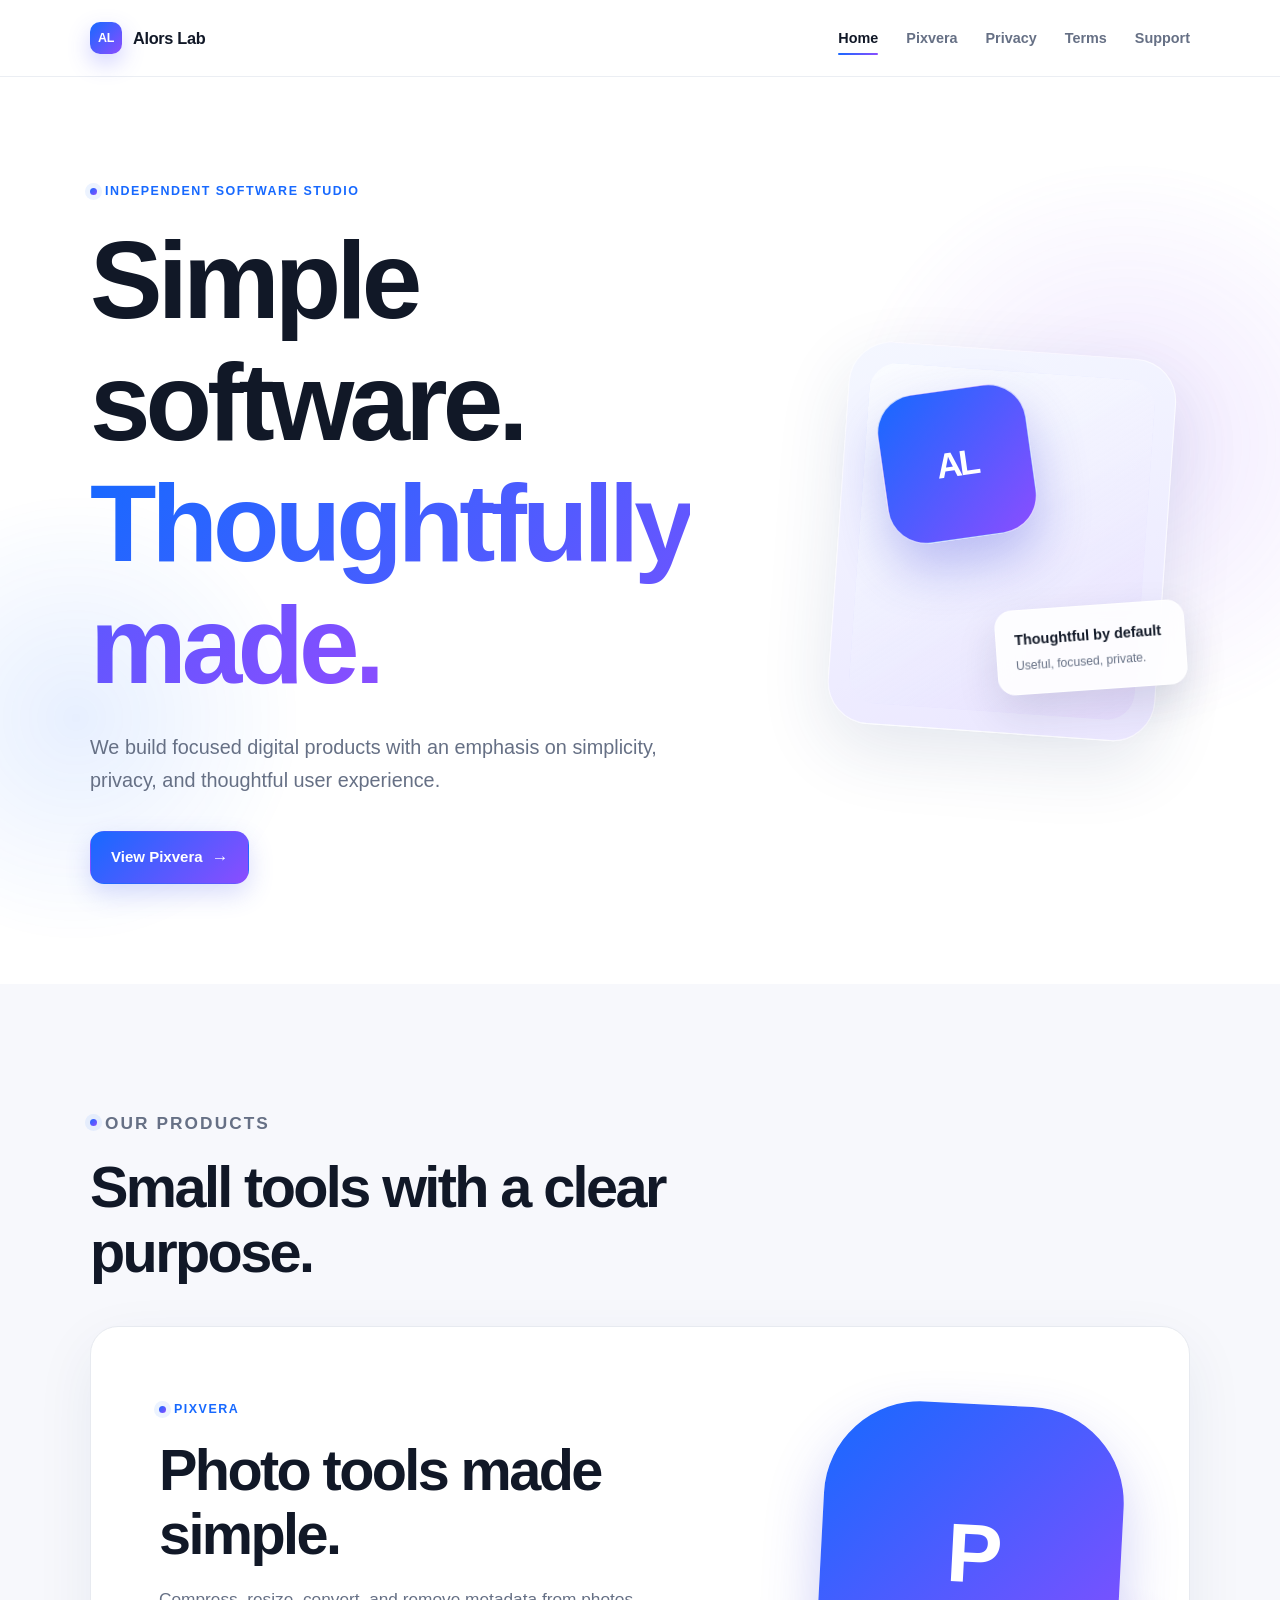
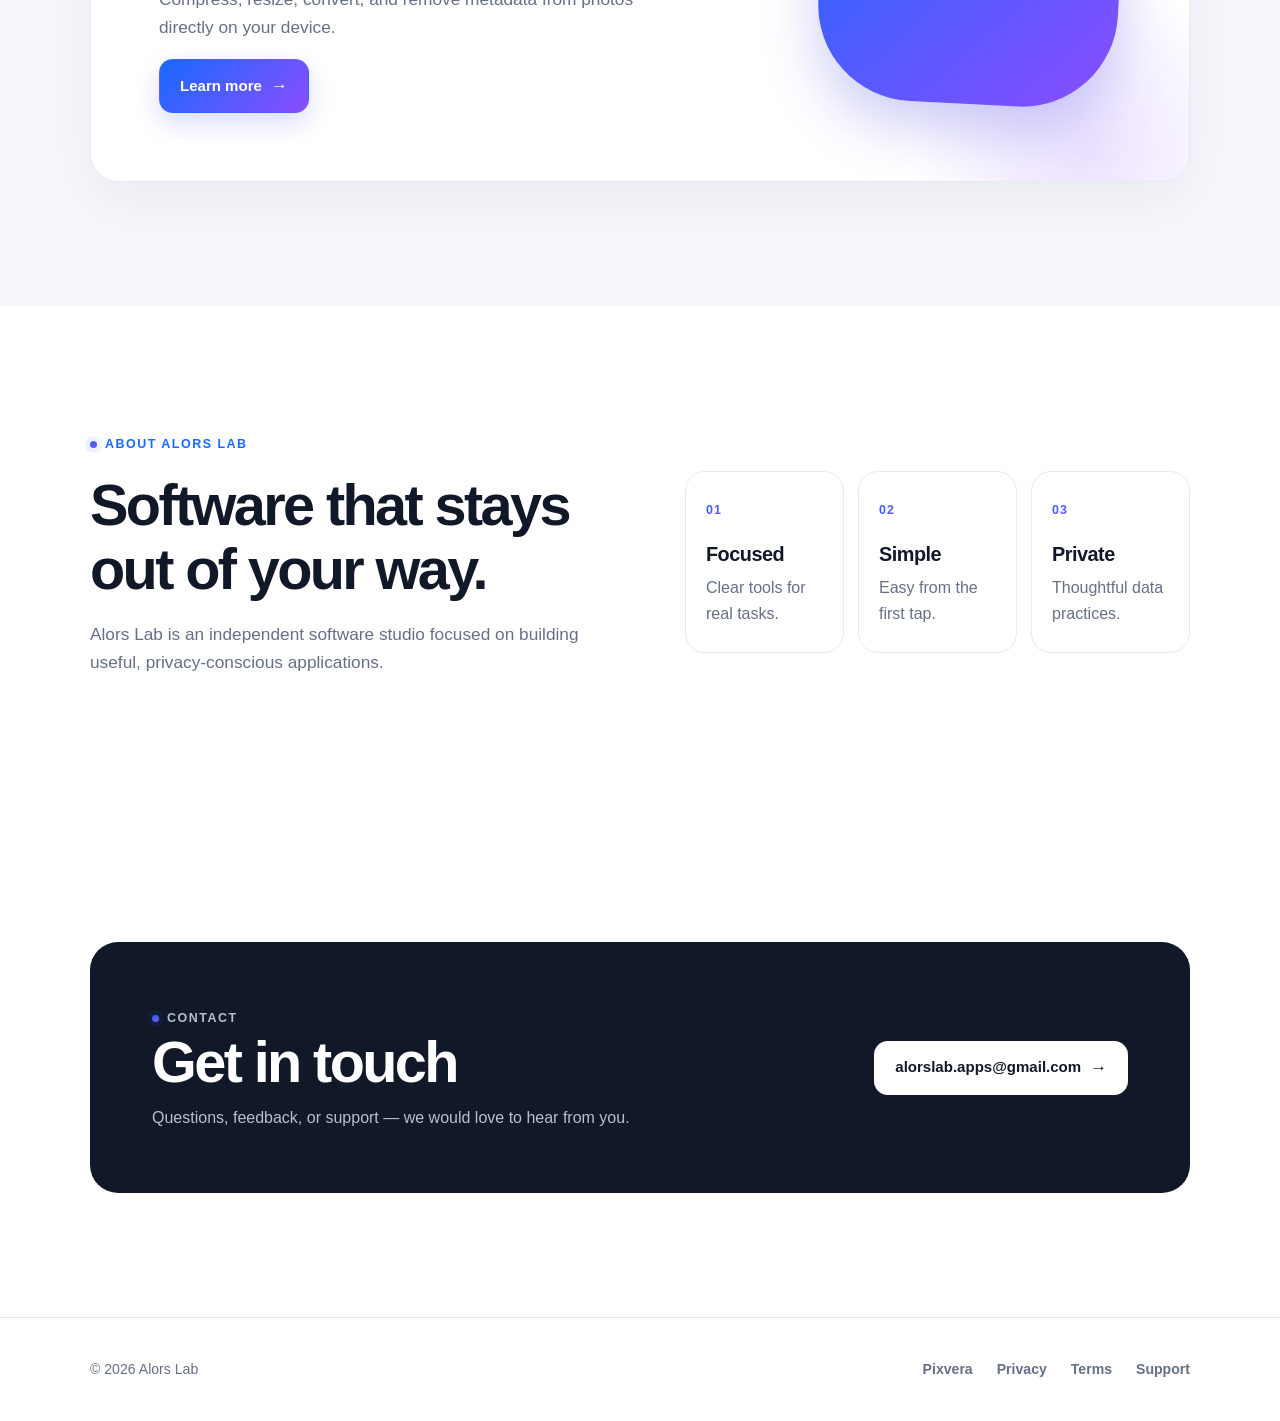
==== index.html @ 31cd5c4f "Initial AlorsLab website" ====
<!doctype html>
<html lang="en">
<head>
  <meta charset="utf-8">
  <meta name="viewport" content="width=device-width, initial-scale=1">
  <title>Alors Lab — Independent Software Studio</title>
  <meta name="description" content="Alors Lab builds focused, privacy-conscious software and mobile applications.">
  <meta property="og:title" content="Alors Lab — Independent Software Studio">
  <meta property="og:description" content="Simple software. Thoughtfully made.">
  <meta property="og:type" content="website">
  <link rel="stylesheet" href="./styles.css">
</head>
<body>
  <a class="skip-link" href="#main-content">Skip to content</a>
  <header class="site-header">
    <div class="container nav-wrap">
      <a class="brand" href="./" aria-label="Alors Lab home">
        <span class="brand-mark" aria-hidden="true">AL</span>
        <span>Alors Lab</span>
      </a>
      <nav aria-label="Primary navigation">
        <ul class="nav-links">
          <li><a href="./" aria-current="page">Home</a></li>
          <li><a href="./pixvera/">Pixvera</a></li>
          <li><a href="./pixvera/privacy/">Privacy</a></li>
          <li><a href="./pixvera/terms/">Terms</a></li>
          <li><a href="./pixvera/support/">Support</a></li>
        </ul>
      </nav>
    </div>
  </header>

  <main id="main-content">
    <section class="hero" aria-labelledby="home-title">
      <div class="container hero-grid">
        <div class="hero-copy">
          <p class="eyebrow">Independent software studio</p>
          <h1 id="home-title">Simple software.<br><span class="gradient-text">Thoughtfully made.</span></h1>
          <p>We build focused digital products with an emphasis on simplicity, privacy, and thoughtful user experience.</p>
          <div class="actions">
            <a class="button" href="./pixvera/">View Pixvera</a>
          </div>
        </div>
        <div class="product-visual" aria-hidden="true">
          <div class="device-card"></div>
          <div class="visual-orb">AL</div>
          <div class="visual-chip">
            <strong>Thoughtful by default</strong>
            <span>Useful, focused, private.</span>
          </div>
        </div>
      </div>
    </section>

    <section class="section section-soft" id="products" aria-labelledby="products-title">
      <div class="container">
        <div class="section-heading">
          <p class="eyebrow">Our products</p>
          <h2 id="products-title">Small tools with a clear purpose.</h2>
        </div>
        <article class="product-showcase">
          <div>
            <p class="eyebrow">Pixvera</p>
            <h2>Photo tools made simple.</h2>
            <p class="lead">Compress, resize, convert, and remove metadata from photos directly on your device.</p>
            <a class="button" href="./pixvera/">Learn more</a>
          </div>
          <div class="showcase-icon" aria-hidden="true">P</div>
        </article>
      </div>
    </section>

    <section class="section" id="about" aria-labelledby="about-title">
      <div class="container about-grid">
        <div>
          <p class="eyebrow">About Alors Lab</p>
          <h2 id="about-title">Software that stays out of your way.</h2>
          <p class="lead">Alors Lab is an independent software studio focused on building useful, privacy-conscious applications.</p>
        </div>
        <div class="principles" aria-label="Our principles">
          <article class="principle">
            <span class="principle-number">01</span>
            <h3>Focused</h3>
            <p>Clear tools for real tasks.</p>
          </article>
          <article class="principle">
            <span class="principle-number">02</span>
            <h3>Simple</h3>
            <p>Easy from the first tap.</p>
          </article>
          <article class="principle">
            <span class="principle-number">03</span>
            <h3>Private</h3>
            <p>Thoughtful data practices.</p>
          </article>
        </div>
      </div>
    </section>

    <section class="section" id="contact" aria-labelledby="contact-title">
      <div class="container">
        <div class="contact-panel">
          <div>
            <p class="eyebrow">Contact</p>
            <h2 id="contact-title">Get in touch</h2>
            <p>Questions, feedback, or support — we would love to hear from you.</p>
          </div>
          <a class="button" href="mailto:alorslab.apps@gmail.com">alorslab.apps@gmail.com</a>
        </div>
      </div>
    </section>
  </main>

  <footer class="site-footer">
    <div class="container footer-wrap">
      <p class="footer-copy">© 2026 Alors Lab</p>
      <nav aria-label="Footer navigation">
        <ul class="footer-links">
          <li><a href="./pixvera/">Pixvera</a></li>
          <li><a href="./pixvera/privacy/">Privacy</a></li>
          <li><a href="./pixvera/terms/">Terms</a></li>
          <li><a href="./pixvera/support/">Support</a></li>
        </ul>
      </nav>
    </div>
  </footer>
</body>
</html>
---- styles.css ----
:root {
  --background: #ffffff;
  --surface: #f7f8fc;
  --text: #111827;
  --secondary-text: #667085;
  --border: #e7eaf0;
  --blue: #1769ff;
  --purple: #8b4dff;
  --max-width: 1100px;
  --gradient: linear-gradient(135deg, var(--blue), var(--purple));
  --shadow: 0 24px 70px rgba(34, 57, 118, 0.12);
  --radius-large: 28px;
  --radius-medium: 20px;
}

*,
*::before,
*::after {
  box-sizing: border-box;
}

html {
  scroll-behavior: smooth;
  scroll-padding-top: 110px;
  overflow-x: clip;
}

body {
  margin: 0;
  min-width: 320px;
  overflow-x: clip;
  background: var(--background);
  color: var(--text);
  font-family: -apple-system, BlinkMacSystemFont, "Segoe UI", sans-serif;
  font-size: 16px;
  line-height: 1.65;
  -webkit-font-smoothing: antialiased;
}

a {
  color: inherit;
  text-decoration-thickness: 1px;
  text-underline-offset: 4px;
}

a:focus-visible,
button:focus-visible {
  outline: 3px solid rgba(23, 105, 255, 0.35);
  outline-offset: 4px;
  border-radius: 8px;
}

.skip-link {
  position: fixed;
  top: 12px;
  left: 12px;
  z-index: 100;
  padding: 10px 16px;
  border-radius: 10px;
  background: var(--text);
  color: #fff;
  transform: translateY(-160%);
  transition: transform 160ms ease;
}

.skip-link:focus {
  transform: translateY(0);
}

.container {
  width: min(calc(100% - 40px), var(--max-width));
  margin-inline: auto;
}

.site-header {
  position: sticky;
  top: 0;
  z-index: 20;
  border-bottom: 1px solid rgba(231, 234, 240, 0.8);
  background: rgba(255, 255, 255, 0.9);
  backdrop-filter: blur(16px);
  -webkit-backdrop-filter: blur(16px);
}

.nav-wrap {
  display: flex;
  align-items: center;
  justify-content: space-between;
  gap: 28px;
  min-height: 76px;
}

.brand {
  display: inline-flex;
  flex: 0 0 auto;
  align-items: center;
  gap: 11px;
  color: var(--text);
  font-size: 1.02rem;
  font-weight: 720;
  letter-spacing: -0.02em;
  text-decoration: none;
}

.brand-mark {
  display: grid;
  width: 32px;
  height: 32px;
  place-items: center;
  border-radius: 10px;
  background: var(--gradient);
  box-shadow: 0 9px 22px rgba(75, 79, 255, 0.25);
  color: #fff;
  font-size: 0.78rem;
  font-weight: 780;
}

.nav-links {
  display: flex;
  align-items: center;
  justify-content: flex-end;
  gap: clamp(14px, 2.2vw, 28px);
  margin: 0;
  padding: 0;
  list-style: none;
}

.nav-links a {
  position: relative;
  color: var(--secondary-text);
  font-size: 0.9rem;
  font-weight: 600;
  text-decoration: none;
  transition: color 160ms ease;
}

.nav-links a:hover,
.nav-links a[aria-current="page"] {
  color: var(--text);
}

.nav-links a[aria-current="page"]::after {
  position: absolute;
  right: 0;
  bottom: -9px;
  left: 0;
  height: 2px;
  border-radius: 999px;
  background: var(--gradient);
  content: "";
}

main {
  display: block;
}

.eyebrow {
  display: inline-flex;
  align-items: center;
  gap: 8px;
  margin: 0 0 18px;
  color: var(--blue);
  font-size: 0.78rem;
  font-weight: 760;
  letter-spacing: 0.12em;
  text-transform: uppercase;
}

.eyebrow::before {
  width: 7px;
  height: 7px;
  border-radius: 50%;
  background: var(--gradient);
  content: "";
  box-shadow: 0 0 0 5px rgba(23, 105, 255, 0.08);
}

h1,
h2,
h3,
p {
  margin-top: 0;
}

h1,
h2,
h3 {
  line-height: 1.12;
  letter-spacing: -0.045em;
}

h1 {
  max-width: 820px;
  margin-bottom: 24px;
  font-size: clamp(3.1rem, 9vw, 6.8rem);
  font-weight: 770;
}

h2 {
  margin-bottom: 18px;
  font-size: clamp(2rem, 5vw, 3.6rem);
  font-weight: 740;
}

h3 {
  margin-bottom: 10px;
  font-size: 1.24rem;
  font-weight: 700;
  letter-spacing: -0.025em;
}

.gradient-text {
  background: var(--gradient);
  background-clip: text;
  -webkit-background-clip: text;
  color: transparent;
}

.hero {
  position: relative;
  display: grid;
  min-height: 720px;
  align-items: center;
  padding: 100px 0;
  isolation: isolate;
}

.hero::before,
.hero::after {
  position: absolute;
  z-index: -1;
  border-radius: 50%;
  content: "";
  filter: blur(2px);
  pointer-events: none;
}

.hero::before {
  top: 8%;
  right: -11%;
  width: min(48vw, 590px);
  height: min(48vw, 590px);
  background: radial-gradient(circle, rgba(139, 77, 255, 0.13), rgba(139, 77, 255, 0) 68%);
}

.hero::after {
  bottom: 4%;
  left: -12%;
  width: min(38vw, 460px);
  height: min(38vw, 460px);
  background: radial-gradient(circle, rgba(23, 105, 255, 0.1), rgba(23, 105, 255, 0) 69%);
}

.hero-grid {
  display: grid;
  grid-template-columns: minmax(0, 1.2fr) minmax(300px, 0.8fr);
  align-items: center;
  gap: clamp(48px, 8vw, 100px);
}

.hero-copy > p:not(.eyebrow) {
  max-width: 650px;
  margin-bottom: 34px;
  color: var(--secondary-text);
  font-size: clamp(1.06rem, 2vw, 1.24rem);
}

.actions {
  display: flex;
  flex-wrap: wrap;
  gap: 12px;
}

.button {
  display: inline-flex;
  min-height: 50px;
  align-items: center;
  justify-content: center;
  gap: 9px;
  padding: 12px 20px;
  border: 1px solid transparent;
  border-radius: 14px;
  background: var(--gradient);
  box-shadow: 0 10px 26px rgba(60, 82, 235, 0.2);
  color: #fff;
  font-size: 0.94rem;
  font-weight: 680;
  text-decoration: none;
  transition: transform 160ms ease, box-shadow 160ms ease;
}

.button:hover {
  box-shadow: 0 14px 30px rgba(60, 82, 235, 0.28);
  transform: translateY(-2px);
}

.button::after {
  content: "\2192";
  font-size: 1.12em;
}

.button-secondary {
  border-color: var(--border);
  background: #fff;
  box-shadow: none;
  color: var(--text);
}

.button[aria-disabled="true"] {
  cursor: default;
  box-shadow: none;
  opacity: 0.72;
  pointer-events: none;
}

.button[aria-disabled="true"]::after {
  display: none;
}

.product-visual {
  position: relative;
  min-height: 430px;
}

.device-card {
  position: absolute;
  inset: 8% 6% 3% 12%;
  overflow: hidden;
  border: 1px solid rgba(255, 255, 255, 0.65);
  border-radius: 42px;
  background: linear-gradient(160deg, #f4f7ff, #ebe7ff);
  box-shadow: var(--shadow);
  transform: rotate(4deg);
}

.device-card::before {
  position: absolute;
  inset: 20px;
  border-radius: 28px;
  background:
    linear-gradient(145deg, rgba(255, 255, 255, 0.9), rgba(255, 255, 255, 0.45)),
    linear-gradient(135deg, rgba(23, 105, 255, 0.18), rgba(139, 77, 255, 0.24));
  content: "";
}

.visual-orb {
  position: absolute;
  z-index: 2;
  top: 17%;
  left: 23%;
  display: grid;
  width: 150px;
  height: 150px;
  place-items: center;
  border: 1px solid rgba(255, 255, 255, 0.7);
  border-radius: 38px;
  background: var(--gradient);
  box-shadow: 0 26px 52px rgba(64, 70, 220, 0.31);
  color: #fff;
  font-size: 2.2rem;
  font-weight: 780;
  letter-spacing: -0.08em;
  transform: rotate(-8deg);
}

.visual-chip {
  position: absolute;
  z-index: 3;
  right: 1%;
  bottom: 13%;
  width: 190px;
  padding: 18px;
  border: 1px solid rgba(255, 255, 255, 0.75);
  border-radius: 18px;
  background: rgba(255, 255, 255, 0.88);
  box-shadow: 0 18px 42px rgba(31, 41, 79, 0.13);
  backdrop-filter: blur(14px);
  transform: rotate(-4deg);
}

.visual-chip strong,
.visual-chip span {
  display: block;
}

.visual-chip strong {
  margin-bottom: 3px;
  font-size: 0.9rem;
}

.visual-chip span {
  color: var(--secondary-text);
  font-size: 0.76rem;
}

.section {
  padding: clamp(76px, 10vw, 124px) 0;
}

.section-soft {
  background: var(--surface);
}

.section-heading {
  max-width: 700px;
  margin-bottom: 42px;
}

.section-heading p,
.lead {
  color: var(--secondary-text);
  font-size: 1.08rem;
}

.product-showcase {
  position: relative;
  overflow: hidden;
  display: grid;
  grid-template-columns: minmax(0, 1.1fr) minmax(260px, 0.9fr);
  align-items: center;
  gap: 48px;
  padding: clamp(30px, 6vw, 68px);
  border: 1px solid var(--border);
  border-radius: var(--radius-large);
  background: #fff;
  box-shadow: 0 20px 60px rgba(35, 52, 100, 0.07);
}

.product-showcase::after {
  position: absolute;
  right: -80px;
  bottom: -150px;
  width: 360px;
  height: 360px;
  border-radius: 50%;
  background: radial-gradient(circle, rgba(139, 77, 255, 0.16), transparent 68%);
  content: "";
  pointer-events: none;
}

.showcase-icon {
  position: relative;
  z-index: 1;
  display: grid;
  aspect-ratio: 1;
  width: min(100%, 300px);
  place-items: center;
  justify-self: end;
  border-radius: 32%;
  background: var(--gradient);
  box-shadow: 0 26px 55px rgba(64, 70, 220, 0.26);
  color: #fff;
  font-size: clamp(3rem, 7vw, 5.2rem);
  font-weight: 780;
  letter-spacing: -0.08em;
  transform: rotate(3deg);
}

.about-grid,
.privacy-grid,
.pro-card {
  display: grid;
  grid-template-columns: minmax(0, 1fr) minmax(0, 1fr);
  align-items: center;
  gap: clamp(36px, 8vw, 90px);
}

.principles {
  display: grid;
  grid-template-columns: repeat(3, 1fr);
  gap: 14px;
}

.principle {
  padding: 24px 20px;
  border: 1px solid var(--border);
  border-radius: var(--radius-medium);
  background: #fff;
}

.principle-number {
  display: inline-block;
  margin-bottom: 22px;
  background: var(--gradient);
  background-clip: text;
  -webkit-background-clip: text;
  color: transparent;
  font-size: 0.78rem;
  font-weight: 800;
  letter-spacing: 0.08em;
}

.principle p,
.feature-card p,
.info-card p,
.pro-card p {
  margin-bottom: 0;
  color: var(--secondary-text);
}

.contact-panel {
  display: flex;
  align-items: center;
  justify-content: space-between;
  gap: 32px;
  padding: clamp(32px, 6vw, 62px);
  border-radius: var(--radius-large);
  background: var(--text);
  color: #fff;
}

.contact-panel h2 {
  margin-bottom: 10px;
}

.contact-panel p {
  margin-bottom: 0;
  color: #b7bfce;
}

.contact-panel .button {
  flex: 0 0 auto;
  background: #fff;
  box-shadow: none;
  color: var(--text);
}

.product-hero h1 {
  font-size: clamp(3.8rem, 11vw, 8rem);
}

.feature-grid {
  display: grid;
  grid-template-columns: repeat(2, minmax(0, 1fr));
  gap: 18px;
}

.feature-card,
.info-card {
  border: 1px solid var(--border);
  border-radius: var(--radius-medium);
  background: #fff;
}

.feature-card {
  padding: clamp(26px, 4vw, 38px);
}

.feature-icon {
  display: grid;
  width: 46px;
  height: 46px;
  margin-bottom: 46px;
  place-items: center;
  border-radius: 14px;
  background: linear-gradient(135deg, rgba(23, 105, 255, 0.11), rgba(139, 77, 255, 0.13));
  color: var(--blue);
  font-size: 0.78rem;
  font-weight: 800;
}

.privacy-visual {
  position: relative;
  display: grid;
  min-height: 330px;
  place-items: center;
  overflow: hidden;
  border-radius: var(--radius-large);
  background: linear-gradient(145deg, #eef4ff, #f3edff);
}

.privacy-symbol {
  position: relative;
  width: 130px;
  height: 112px;
  border-radius: 28px;
  background: var(--gradient);
  box-shadow: 0 24px 50px rgba(64, 70, 220, 0.25);
}

.privacy-symbol::before {
  position: absolute;
  top: -64px;
  left: 31px;
  width: 68px;
  height: 84px;
  border: 14px solid var(--blue);
  border-bottom: 0;
  border-radius: 46px 46px 0 0;
  content: "";
}

.privacy-symbol::after {
  position: absolute;
  top: 43px;
  left: 59px;
  width: 12px;
  height: 27px;
  border-radius: 999px;
  background: #fff;
  content: "";
}

.pro-card {
  padding: clamp(34px, 6vw, 64px);
  border: 1px solid var(--border);
  border-radius: var(--radius-large);
  background: #fff;
}

.pro-label {
  justify-self: end;
  padding: 12px 16px;
  border: 1px solid rgba(23, 105, 255, 0.15);
  border-radius: 999px;
  background: linear-gradient(135deg, rgba(23, 105, 255, 0.08), rgba(139, 77, 255, 0.1));
  color: var(--blue);
  font-size: 0.82rem;
  font-weight: 760;
  letter-spacing: 0.06em;
  text-transform: uppercase;
}

.legal-hero,
.support-hero {
  padding: clamp(72px, 10vw, 120px) 0 48px;
  text-align: center;
}

.legal-hero h1,
.support-hero h1 {
  max-width: 900px;
  margin-right: auto;
  margin-left: auto;
  font-size: clamp(2.65rem, 7vw, 5.2rem);
}

.updated {
  color: var(--secondary-text);
  font-size: 0.94rem;
}

.legal-layout {
  display: grid;
  grid-template-columns: 220px minmax(0, 720px);
  justify-content: center;
  gap: clamp(40px, 8vw, 90px);
  padding: 30px 0 clamp(80px, 11vw, 130px);
}

.legal-index {
  position: sticky;
  top: 112px;
  align-self: start;
  padding: 22px;
  border: 1px solid var(--border);
  border-radius: 18px;
  background: var(--surface);
}

.legal-index strong {
  display: block;
  margin-bottom: 8px;
  font-size: 0.82rem;
}

.legal-index p {
  margin-bottom: 0;
  color: var(--secondary-text);
  font-size: 0.82rem;
}

.legal-content section {
  padding-top: 32px;
  border-top: 1px solid var(--border);
}

.legal-content section + section {
  margin-top: 34px;
}

.legal-content h2 {
  margin-bottom: 14px;
  font-size: clamp(1.45rem, 3vw, 1.88rem);
  letter-spacing: -0.03em;
}

.legal-content p,
.legal-content li {
  color: #475467;
}

.legal-content ul {
  padding-left: 22px;
}

.legal-content a,
.email-link {
  color: var(--blue);
  font-weight: 620;
  overflow-wrap: anywhere;
}

.support-layout {
  display: grid;
  grid-template-columns: minmax(0, 0.72fr) minmax(0, 1.28fr);
  align-items: start;
  gap: clamp(32px, 7vw, 74px);
  padding: 26px 0 clamp(80px, 11vw, 130px);
}

.support-sidebar {
  position: sticky;
  top: 110px;
}

.email-card,
.app-info {
  padding: 28px;
  border: 1px solid var(--border);
  border-radius: var(--radius-medium);
  background: var(--surface);
}

.email-card p {
  color: var(--secondary-text);
}

.email-card .button {
  width: 100%;
}

.app-info {
  margin-top: 16px;
  background: #fff;
}

.info-list {
  margin: 0;
}

.info-row {
  display: grid;
  grid-template-columns: 88px 1fr;
  gap: 14px;
  padding: 10px 0;
  border-bottom: 1px solid var(--border);
}

.info-row:last-child {
  border-bottom: 0;
}

.info-row dt {
  color: var(--secondary-text);
}

.info-row dd {
  margin: 0;
  font-weight: 620;
  overflow-wrap: anywhere;
}

.faq h2 {
  margin-bottom: 24px;
  font-size: clamp(2rem, 4vw, 3rem);
}

.faq-item {
  padding: 28px 0;
  border-top: 1px solid var(--border);
}

.faq-item:last-child {
  border-bottom: 1px solid var(--border);
}

.faq-item p:last-child {
  margin-bottom: 0;
  color: var(--secondary-text);
}

.steps {
  padding: 16px 18px;
  border-radius: 12px;
  background: var(--surface);
  color: var(--text) !important;
  font-weight: 620;
}

.site-footer {
  padding: 38px 0;
  border-top: 1px solid var(--border);
}

.footer-wrap {
  display: flex;
  align-items: center;
  justify-content: space-between;
  gap: 28px;
}

.footer-copy {
  margin: 0;
  color: var(--secondary-text);
  font-size: 0.88rem;
}

.footer-links {
  display: flex;
  flex-wrap: wrap;
  justify-content: flex-end;
  gap: 12px 24px;
  margin: 0;
  padding: 0;
  list-style: none;
}

.footer-links a {
  color: var(--secondary-text);
  font-size: 0.88rem;
  font-weight: 590;
  text-decoration: none;
}

.footer-links a:hover {
  color: var(--text);
}

@media (max-width: 800px) {
  .hero {
    min-height: auto;
    padding: 80px 0;
  }

  .hero-grid,
  .product-showcase,
  .about-grid,
  .privacy-grid,
  .pro-card,
  .support-layout {
    grid-template-columns: 1fr;
  }

  .product-visual {
    min-height: 380px;
  }

  .showcase-icon {
    width: min(72%, 260px);
    justify-self: center;
  }

  .support-sidebar {
    position: static;
  }

  .legal-layout {
    grid-template-columns: 1fr;
  }

  .legal-index {
    position: static;
  }
}

@media (max-width: 680px) {
  .container {
    width: min(calc(100% - 32px), var(--max-width));
  }

  .nav-wrap {
    display: block;
    min-height: auto;
    padding: 15px 0 13px;
  }

  .brand {
    margin-bottom: 12px;
  }

  .nav-links {
    justify-content: flex-start;
    gap: 10px 18px;
    overflow-x: auto;
    padding-bottom: 3px;
    scrollbar-width: none;
  }

  .nav-links::-webkit-scrollbar {
    display: none;
  }

  .nav-links a {
    white-space: nowrap;
  }

  .nav-links a[aria-current="page"]::after {
    bottom: -5px;
  }

  .hero-grid {
    gap: 34px;
  }

  .hero-copy > p:not(.eyebrow) {
    font-size: 1rem;
  }

  .product-visual {
    min-height: 310px;
  }

  .visual-orb {
    width: 112px;
    height: 112px;
    border-radius: 30px;
    font-size: 1.8rem;
  }

  .visual-chip {
    width: 165px;
    padding: 14px;
  }

  .feature-grid,
  .principles {
    grid-template-columns: 1fr;
  }

  .feature-icon {
    margin-bottom: 28px;
  }

  .contact-panel,
  .footer-wrap {
    align-items: flex-start;
    flex-direction: column;
  }

  .contact-panel .button {
    width: 100%;
  }

  .pro-label {
    justify-self: start;
  }

  .footer-links {
    justify-content: flex-start;
  }
}

@media (max-width: 390px) {
  .nav-links {
    gap: 10px;
  }

  .nav-links a {
    font-size: 0.78rem;
  }

  h1 {
    font-size: 2.85rem;
  }

  .product-hero h1 {
    font-size: 3.45rem;
  }

  .button {
    width: 100%;
  }

  .product-visual {
    min-height: 270px;
  }

  .visual-chip {
    right: -2%;
    bottom: 5%;
  }

  .info-row {
    grid-template-columns: 1fr;
    gap: 0;
  }
}

@media (prefers-reduced-motion: reduce) {
  html {
    scroll-behavior: auto;
  }

  *,
  *::before,
  *::after {
    scroll-behavior: auto !important;
    transition: none !important;
  }
}
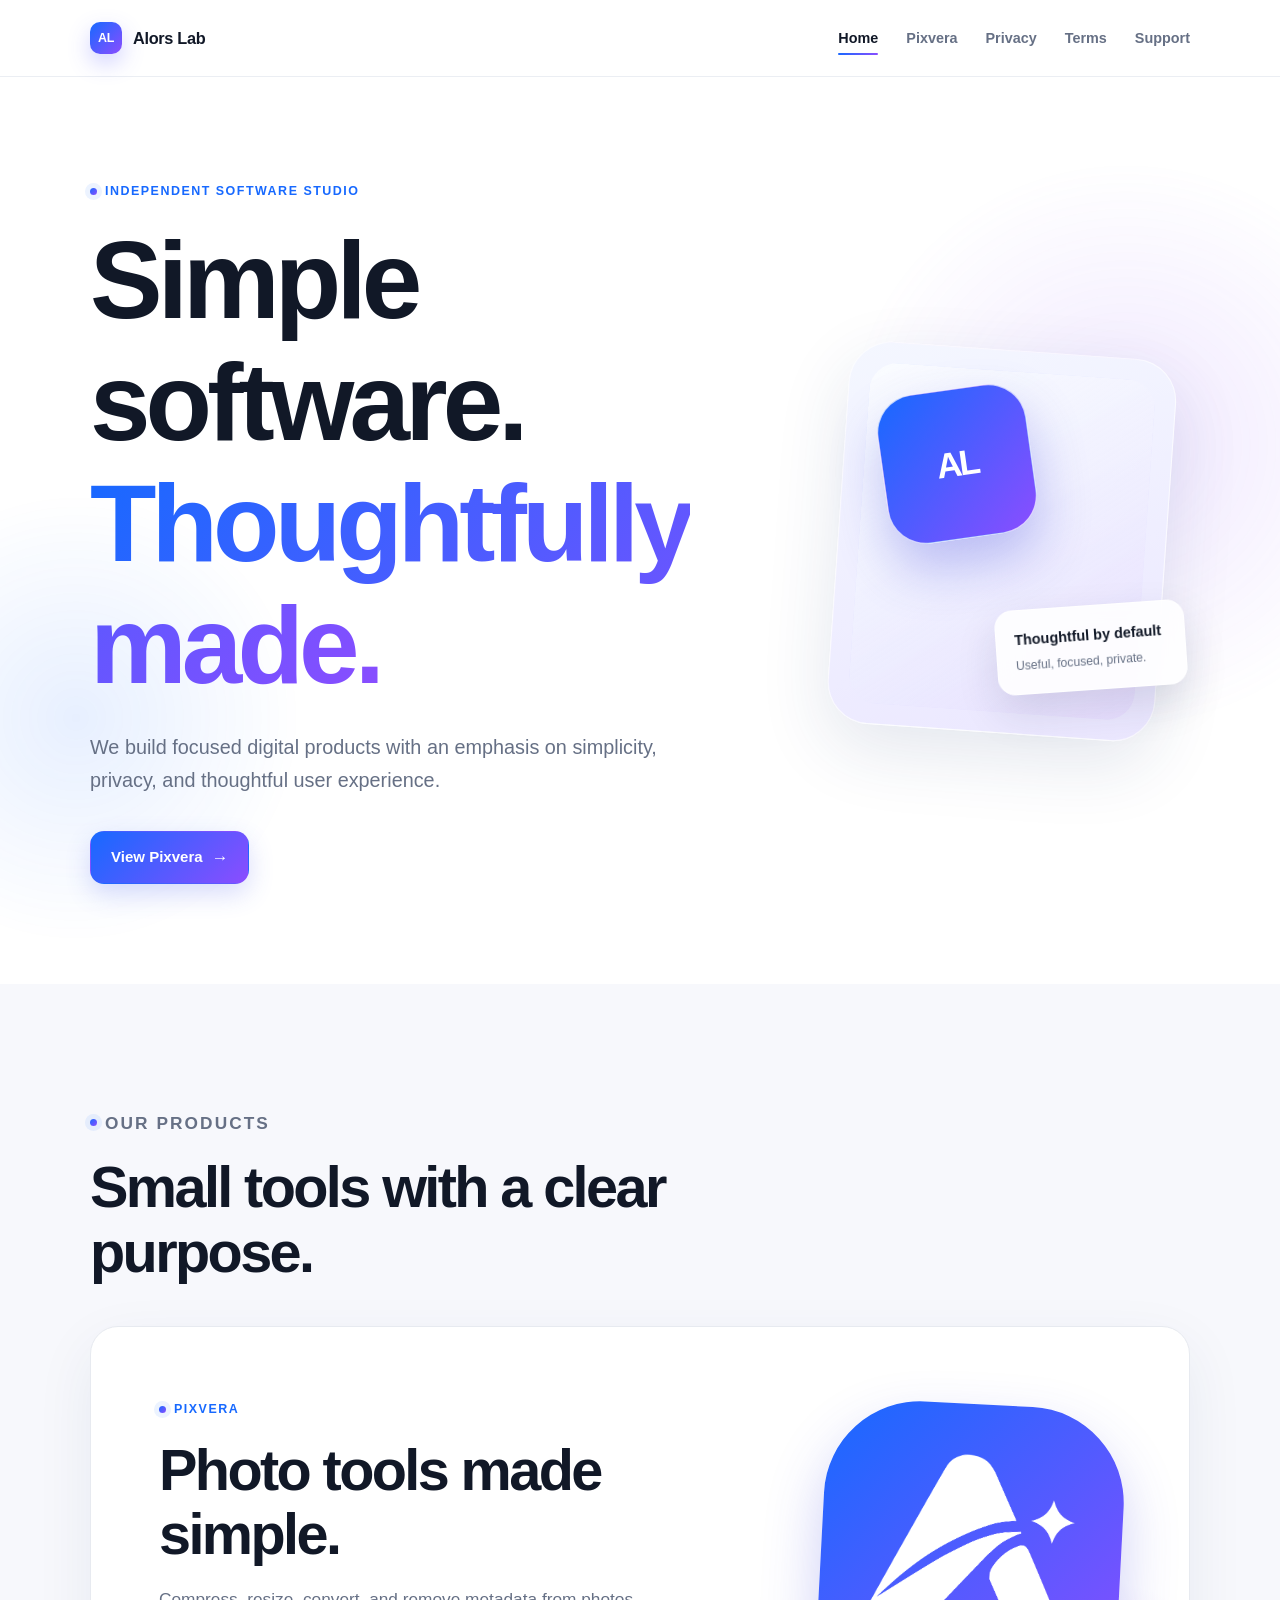
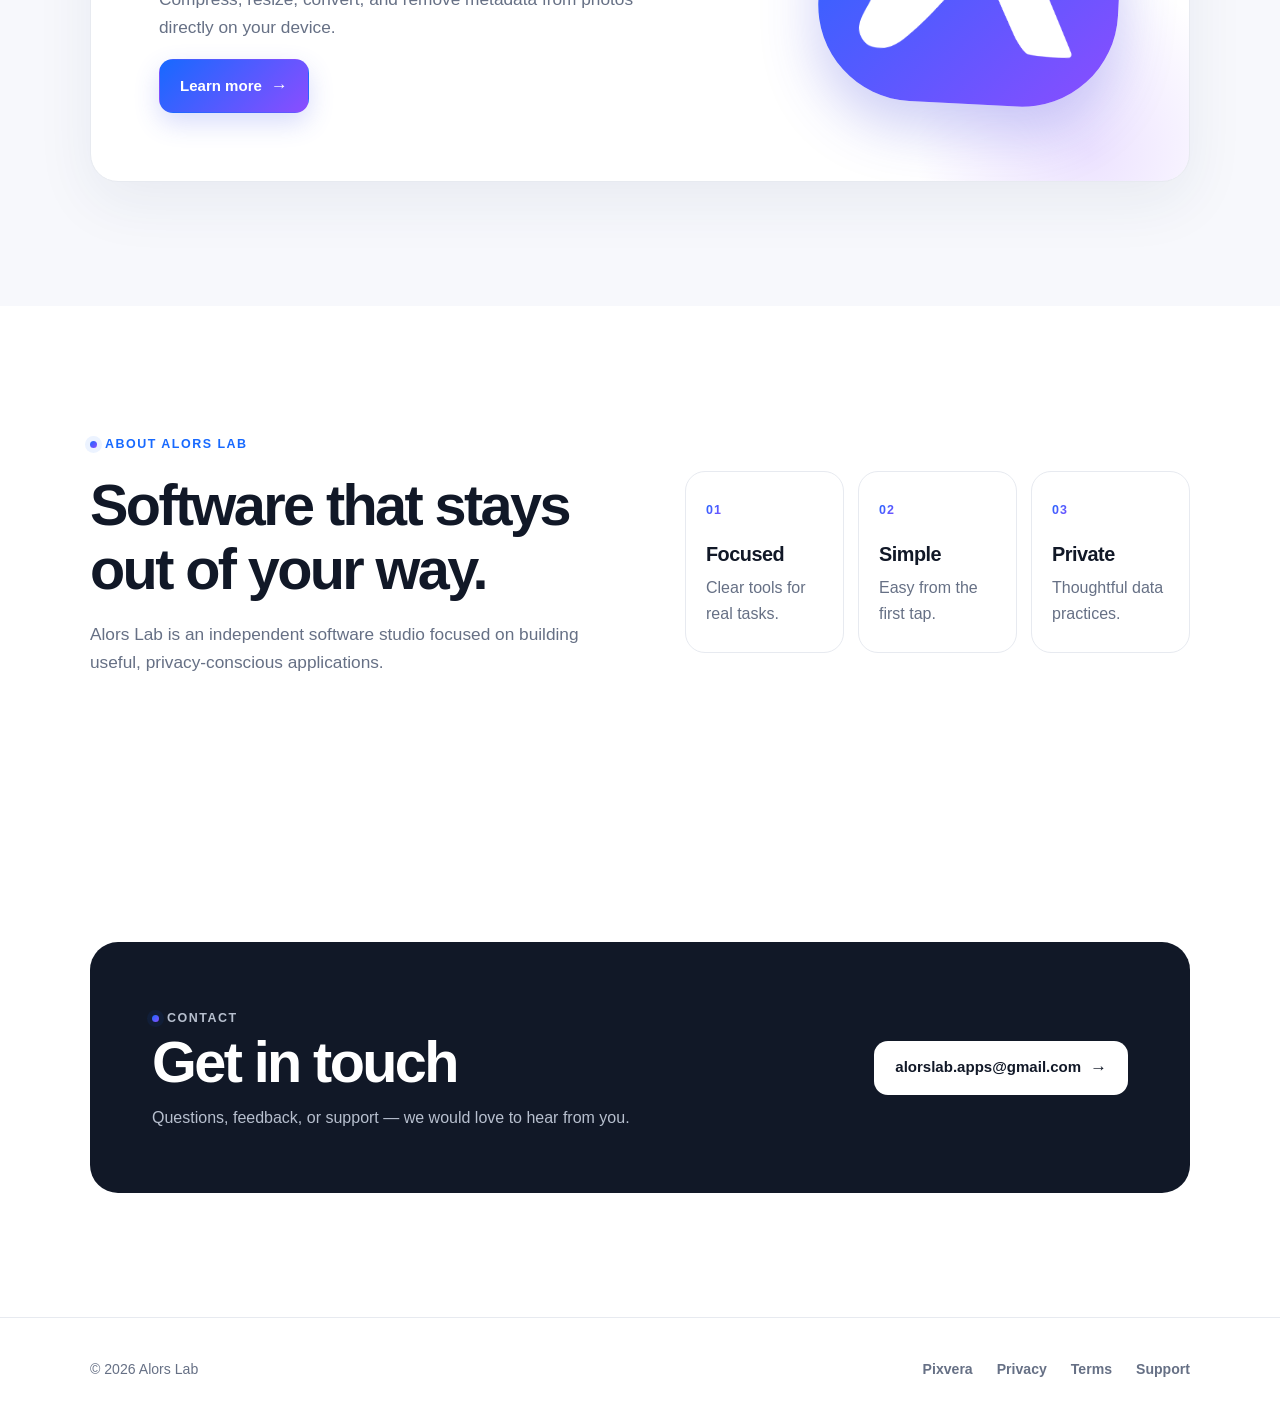
==== commit 035b6d8a: "Logo" ====
--- a/index.html
+++ b/index.html
@@ -8,6 +8,7 @@
   <meta property="og:title" content="Alors Lab — Independent Software Studio">
   <meta property="og:description" content="Simple software. Thoughtfully made.">
   <meta property="og:type" content="website">
+  <link rel="icon" type="image/png" href="./assets/pixvera-logo.png">
   <link rel="stylesheet" href="./styles.css">
 </head>
 <body>
@@ -65,7 +66,9 @@
             <p class="lead">Compress, resize, convert, and remove metadata from photos directly on your device.</p>
             <a class="button" href="./pixvera/">Learn more</a>
           </div>
-          <div class="showcase-icon" aria-hidden="true">P</div>
+          <div class="showcase-icon" aria-hidden="true">
+            <img src="./assets/pixvera-logo.png" alt="">
+          </div>
         </article>
       </div>
     </section>
@@ -126,4 +129,3 @@
   </footer>
 </body>
 </html>
-
--- a/styles.css
+++ b/styles.css
@@ -363,6 +363,14 @@
   transform: rotate(-8deg);
 }
 
+.visual-orb img {
+  display: block;
+  width: 72%;
+  height: 72%;
+  object-fit: contain;
+  filter: invert(1);
+}
+
 .visual-chip {
   position: absolute;
   z-index: 3;
@@ -456,6 +464,14 @@
   transform: rotate(3deg);
 }
 
+.showcase-icon img {
+  display: block;
+  width: 72%;
+  height: 72%;
+  object-fit: contain;
+  filter: invert(1);
+}
+
 .about-grid,
 .privacy-grid,
 .pro-card {
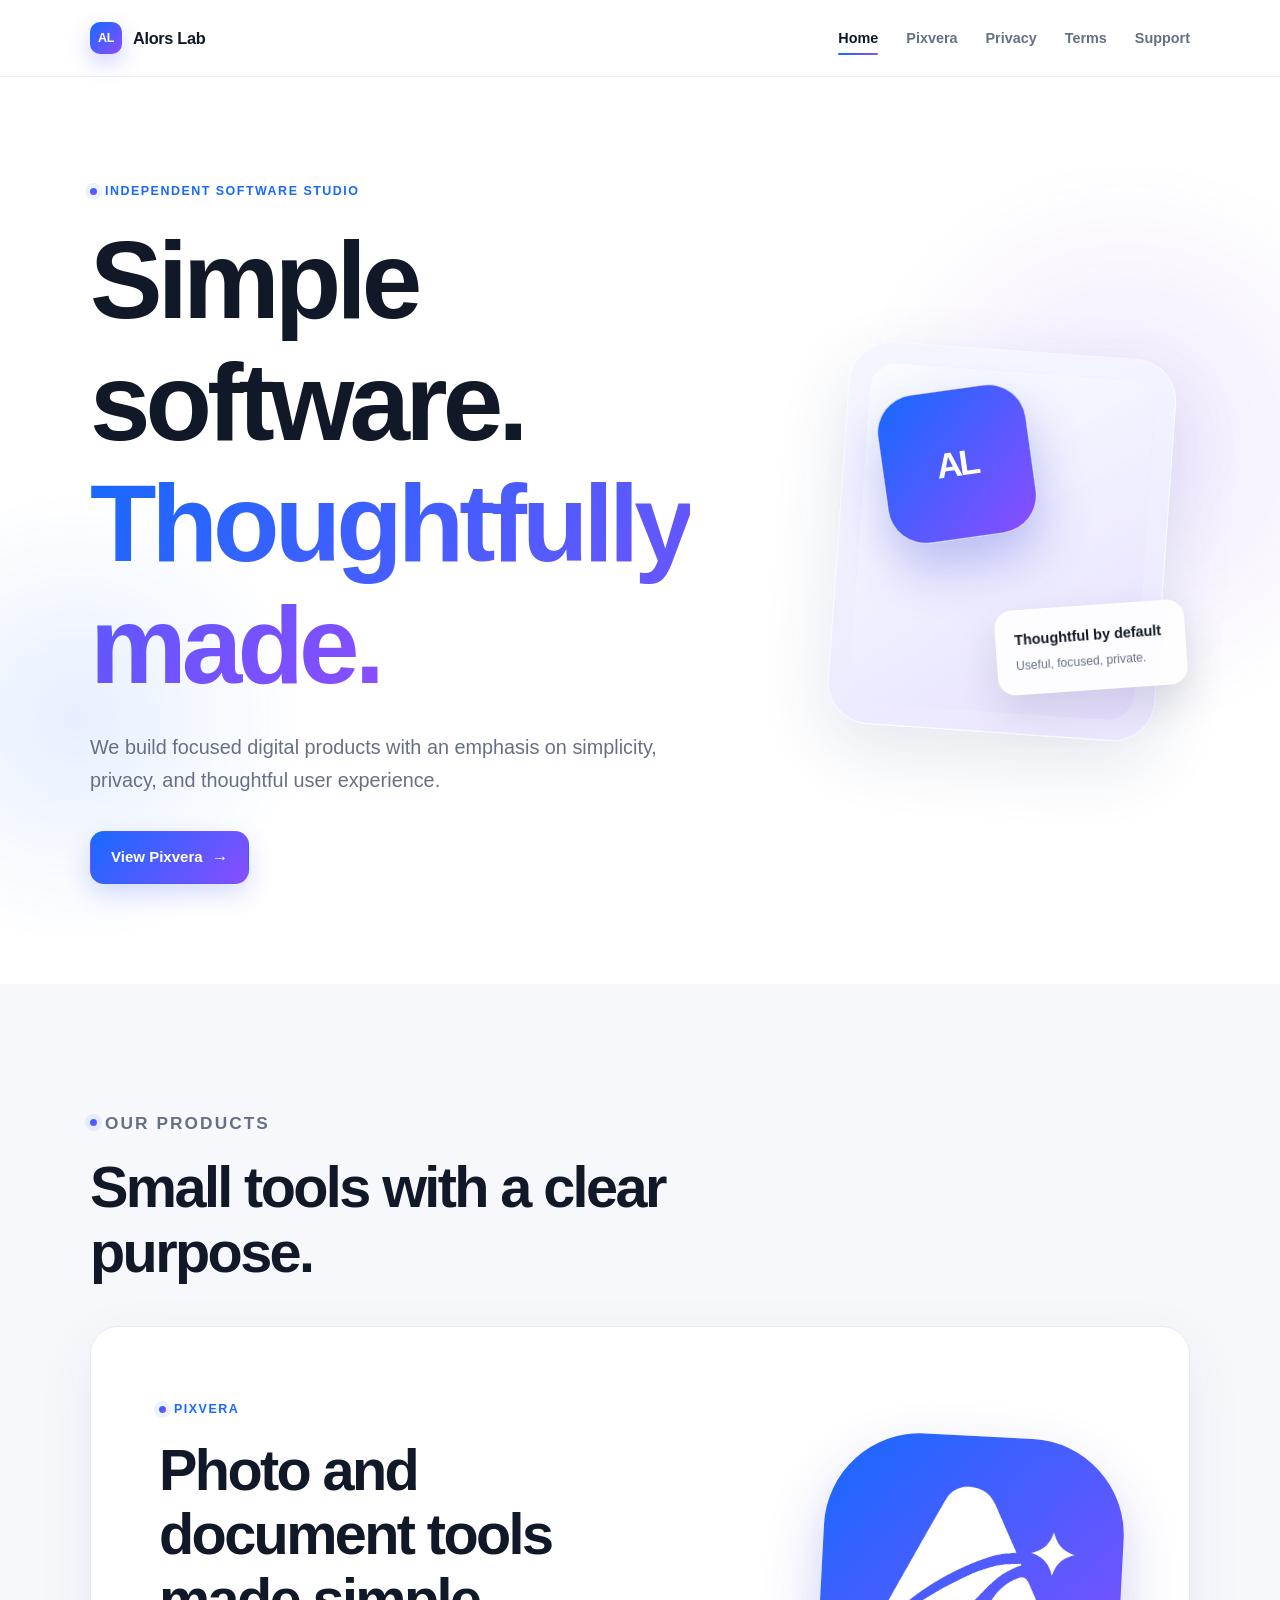
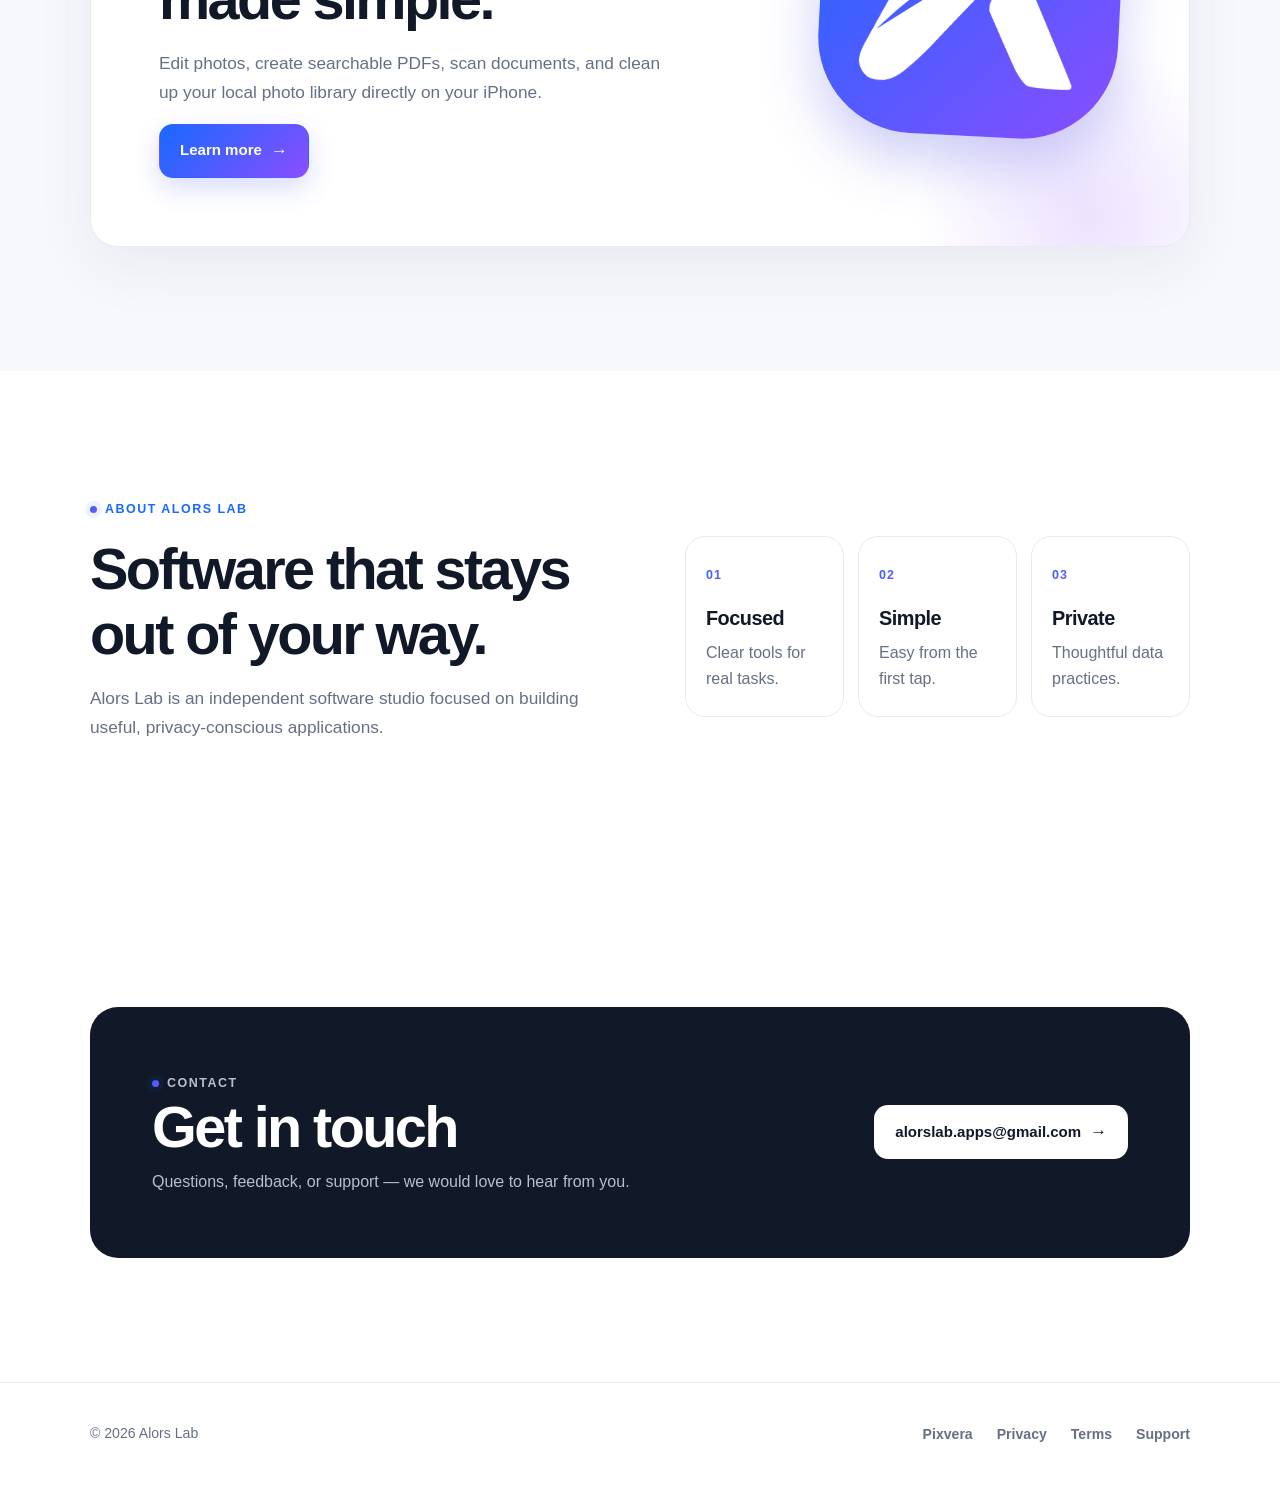
==== commit b52e7ba9: "ver3" ====
--- a/index.html
+++ b/index.html
@@ -62,8 +62,8 @@
         <article class="product-showcase">
           <div>
             <p class="eyebrow">Pixvera</p>
-            <h2>Photo tools made simple.</h2>
-            <p class="lead">Compress, resize, convert, and remove metadata from photos directly on your device.</p>
+            <h2>Photo and document tools made simple.</h2>
+            <p class="lead">Edit photos, create searchable PDFs, scan documents, and clean up your local photo library directly on your iPhone.</p>
             <a class="button" href="./pixvera/">Learn more</a>
           </div>
           <div class="showcase-icon" aria-hidden="true">
